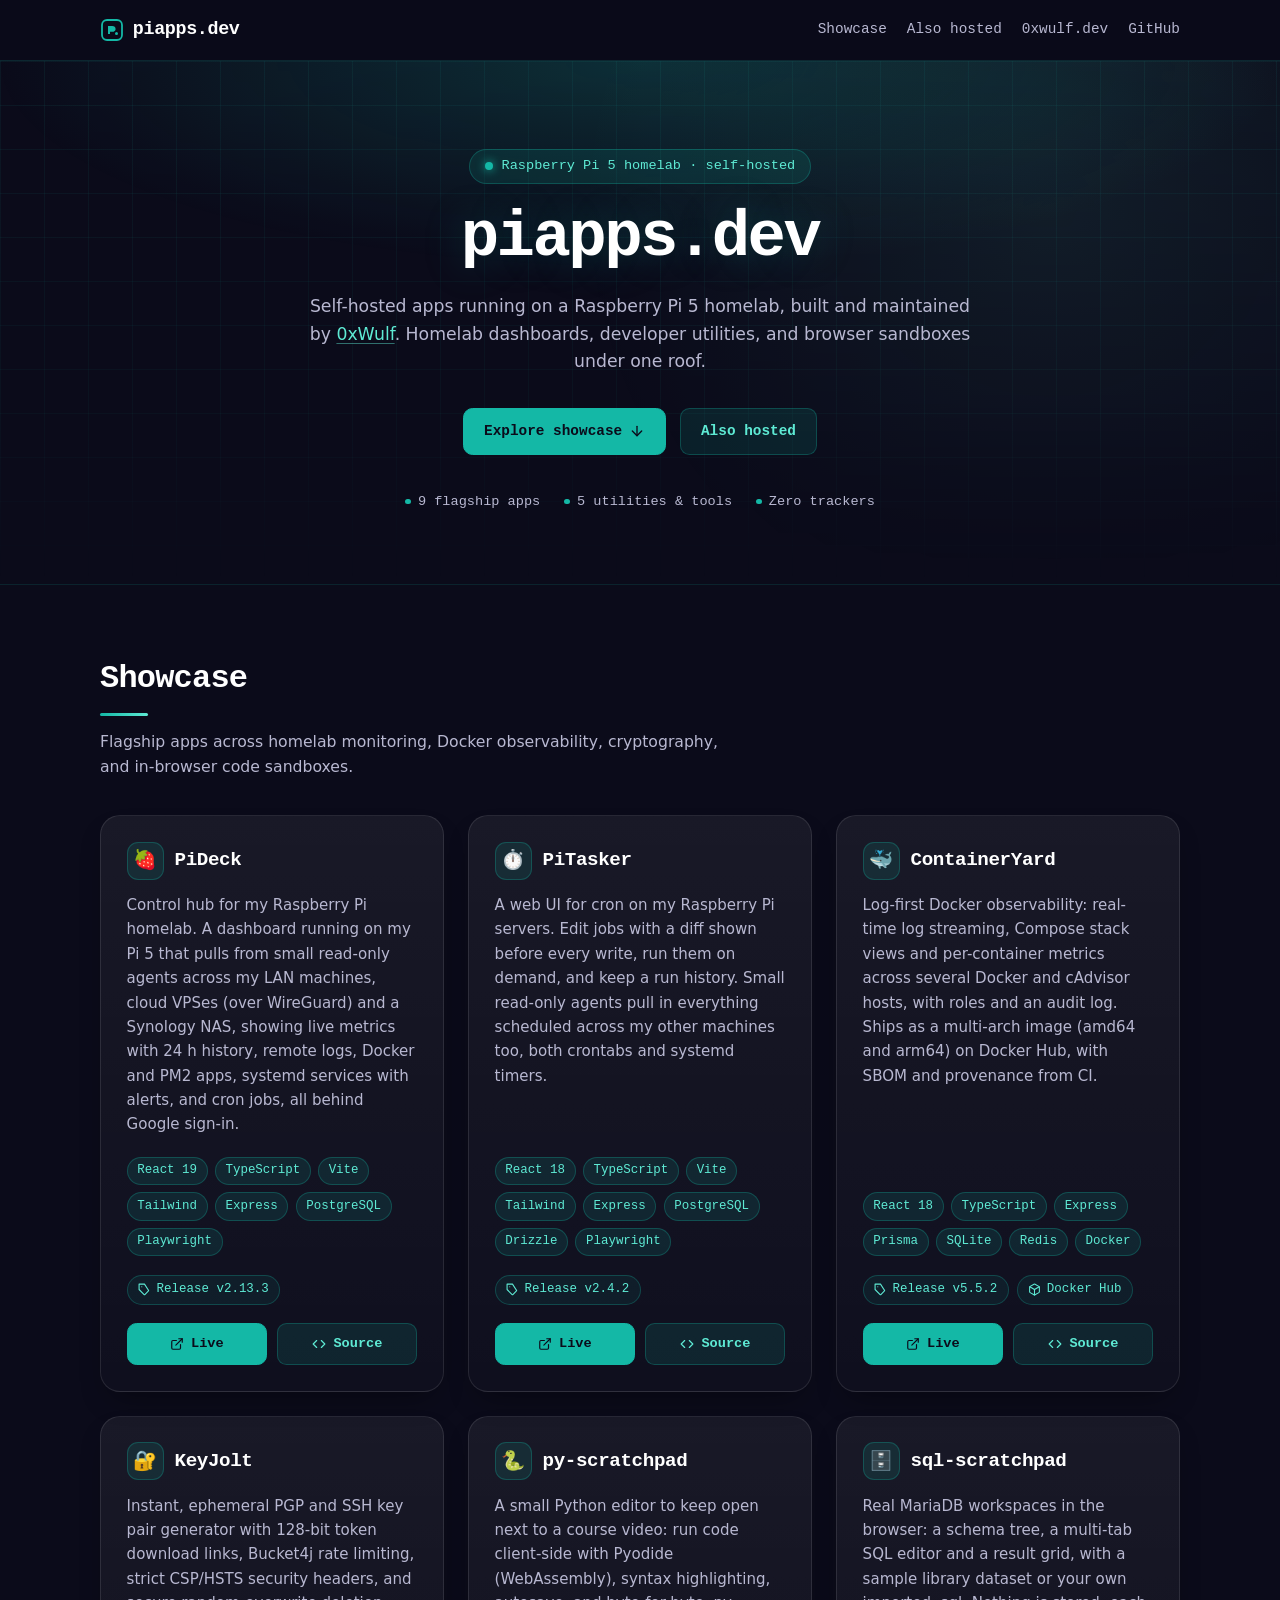
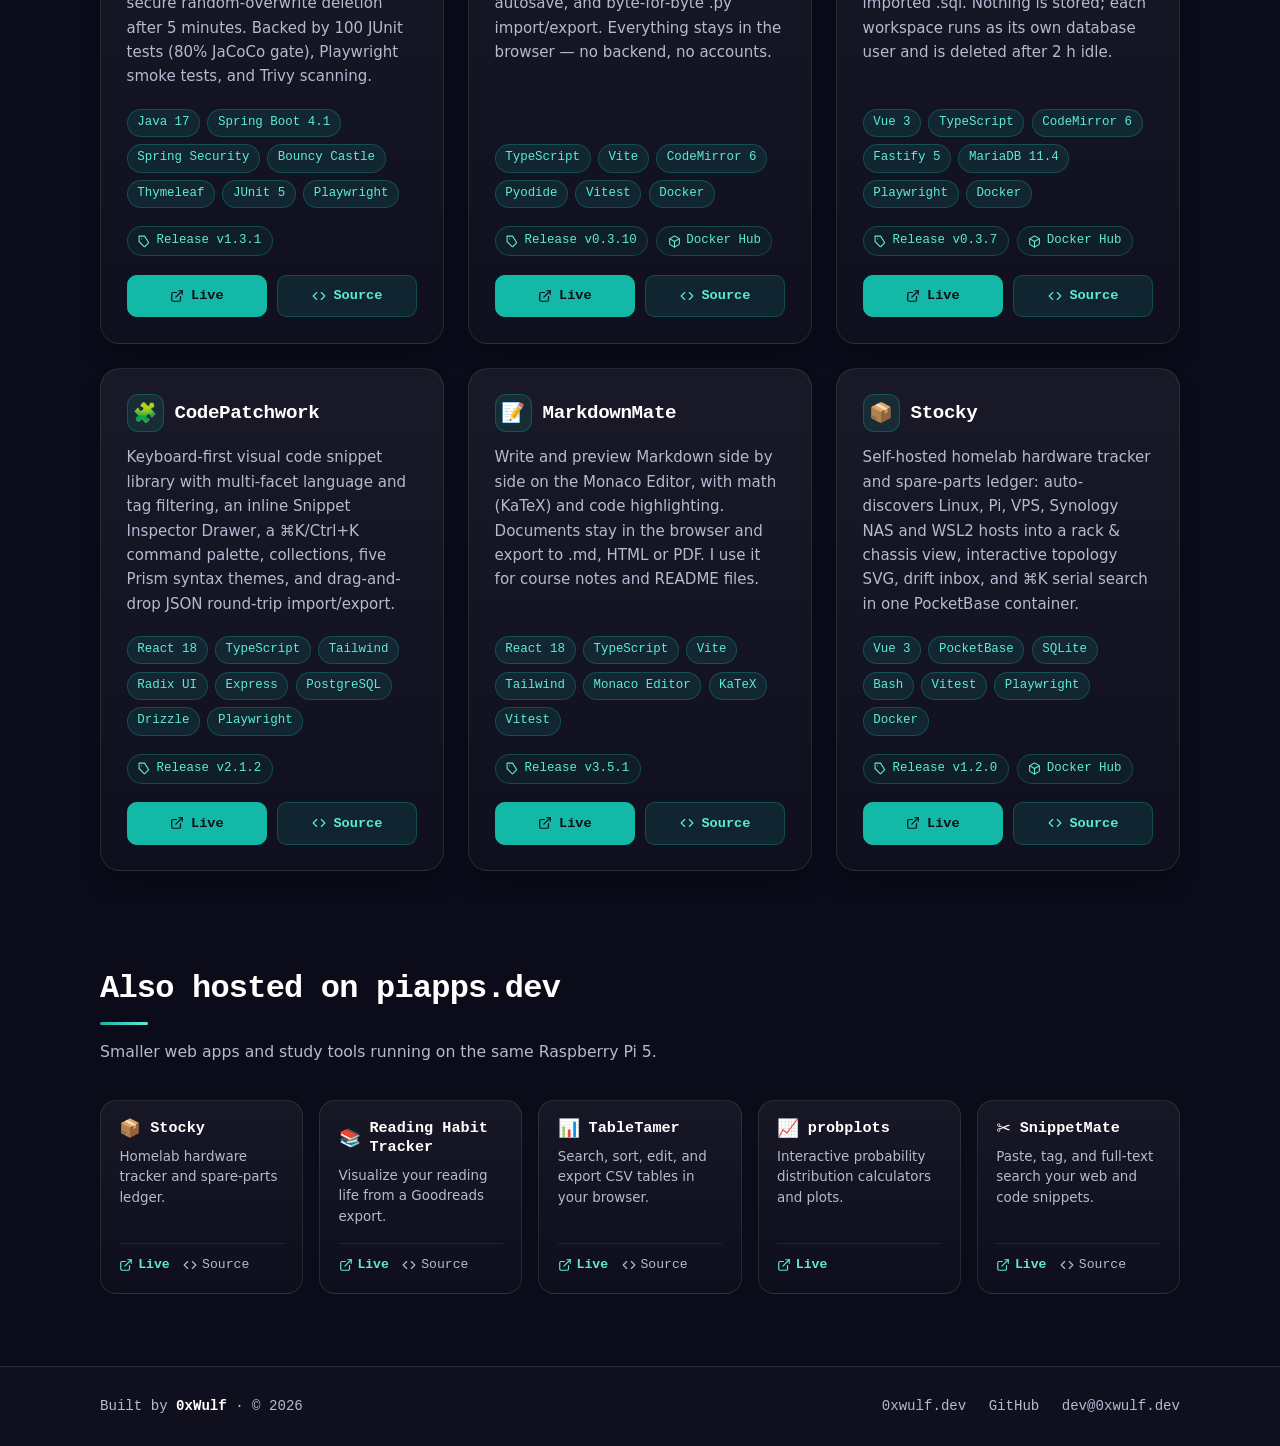
==== index.html @ 1d361fd5 "feat(site): add teal static landing page for piapps.dev Co-Authored-By: Antigravity <noreply@google." ====
<!DOCTYPE html>
<html lang="en">
<head>
  <meta charset="UTF-8">
  <meta name="viewport" content="width=device-width, initial-scale=1.0">
  <title>piapps.dev — self-hosted apps by 0xWulf</title>
  <meta name="description" content="Self-hosted web apps running on a Raspberry Pi 5 homelab by 0xWulf: PiDeck, PiTasker, ContainerYard, KeyJolt, developer sandboxes, and utilities.">
  <link rel="canonical" href="https://piapps.dev/">
  <meta property="og:title" content="piapps.dev — self-hosted apps by 0xWulf">
  <meta property="og:description" content="Self-hosted web apps running on a Raspberry Pi 5 homelab by 0xWulf: homelab dashboards, developer tools, and interactive sandboxes.">
  <meta property="og:url" content="https://piapps.dev/">
  <meta property="og:type" content="website">
  <meta name="theme-color" content="#0B0B1A">
  <link rel="icon" type="image/svg+xml" href="data:image/svg+xml,%3Csvg xmlns='http://www.w3.org/2000/svg' viewBox='0 0 64 64'%3E%3Crect width='64' height='64' rx='14' fill='%230B0B1A'/%3E%3Crect x='3' y='3' width='58' height='58' rx='11' fill='none' stroke='%2314B8A6' stroke-width='3'/%3E%3Cpath d='M20 42V22h11c5.5 0 9 3.1 9 7.8S36.5 37.5 31 37.5h-5.2V42H20zm5.8-9.3h4.9c2.2 0 3.5-1.1 3.5-2.9s-1.3-2.9-3.5-2.9h-4.9v5.8z' fill='%235EEAD4'/%3E%3Ccircle cx='45' cy='40' r='3.5' fill='%2314B8A6'/%3E%3C/svg%3E">
  <link rel="stylesheet" href="/style.css?v=1">
</head>
<body id="top">
  <a class="skip-link" href="#main-content">Skip to content</a>

  <header class="site-header">
    <div class="navbar">
      <a class="nav-brand" href="#top">
        <svg class="brand-mark" width="24" height="24" viewBox="0 0 24 24" fill="none" aria-hidden="true" focusable="false">
          <rect x="2" y="2" width="20" height="20" rx="5" stroke="currentColor" stroke-width="1.8"></rect>
          <path d="M8 16V8h4.2c2.1 0 3.4 1.1 3.4 2.9s-1.3 2.9-3.4 2.9H10V16H8z" fill="currentColor"></path>
          <circle cx="16.5" cy="15.5" r="1.5" fill="currentColor"></circle>
        </svg>
        <span>piapps.dev</span>
      </a>
      <nav class="nav-menu" aria-label="Primary">
        <a class="nav-link" href="#showcase">Showcase</a>
        <a class="nav-link" href="#also-hosted">Also hosted</a>
        <a class="nav-link" href="https://0xwulf.dev" target="_blank" rel="noopener noreferrer">0xwulf.dev</a>
        <a class="nav-link" href="https://github.com/hexawulf" target="_blank" rel="noopener noreferrer">GitHub</a>
      </nav>
    </div>
  </header>

  <main id="main-content">
    <section class="hero" aria-labelledby="hero-title">
      <div class="hero-backdrop" aria-hidden="true"></div>
      <div class="container hero-inner">
        <p class="hero-kicker">
          <span class="kicker-dot" aria-hidden="true"></span>
          <span>Raspberry Pi 5 homelab &middot; self-hosted</span>
        </p>
        <h1 id="hero-title" class="hero-title">piapps.dev</h1>
        <p class="hero-lead">
          Self-hosted apps running on a Raspberry Pi 5 homelab, built and maintained by
          <a class="inline-link" href="https://0xwulf.dev" target="_blank" rel="noopener noreferrer">0xWulf</a>.
          Homelab dashboards, developer utilities, and browser sandboxes under one roof.
        </p>
        <div class="hero-actions">
          <a class="btn btn-primary" href="#showcase">
            <span>Explore showcase</span>
            <svg width="16" height="16" viewBox="0 0 24 24" fill="none" stroke="currentColor" stroke-width="2" stroke-linecap="round" stroke-linejoin="round" aria-hidden="true" focusable="false">
              <path d="M12 5v14"></path>
              <path d="m19 12-7 7-7-7"></path>
            </svg>
          </a>
          <a class="btn btn-secondary" href="#also-hosted">Also hosted</a>
        </div>
        <ul class="hero-meta" aria-label="Platform highlights">
          <li>9 flagship apps</li>
          <li>5 utilities &amp; tools</li>
          <li>Zero trackers</li>
        </ul>
      </div>
    </section>

    <section id="showcase" class="section" aria-labelledby="showcase-heading">
      <div class="container">
        <div class="section-header">
          <h2 id="showcase-heading" class="section-heading">Showcase</h2>
          <p class="section-subtitle">
            Flagship apps across homelab monitoring, Docker observability, cryptography, and in-browser code sandboxes.
          </p>
        </div>
        <div id="showcase-grid" class="showcase-grid" aria-live="polite">
          <noscript>
            <p class="noscript-note">
              JavaScript is disabled. Browse all repositories on
              <a class="inline-link" href="https://github.com/hexawulf" target="_blank" rel="noopener noreferrer">github.com/hexawulf</a>.
            </p>
          </noscript>
        </div>
      </div>
    </section>

    <section id="also-hosted" class="section section-compact" aria-labelledby="also-hosted-heading">
      <div class="container">
        <div class="section-header">
          <h2 id="also-hosted-heading" class="section-heading">Also hosted on piapps.dev</h2>
          <p class="section-subtitle">
            Smaller web apps and study tools running on the same Raspberry Pi 5.
          </p>
        </div>
        <div id="also-hosted-grid" class="also-hosted-grid" aria-live="polite"></div>
      </div>
    </section>
  </main>

  <footer class="site-footer">
    <div class="container footer-inner">
      <p class="footer-credit">
        Built by <strong>0xWulf</strong> &middot; &copy; <span id="copyright-year">2026</span>
      </p>
      <nav class="footer-links" aria-label="Footer">
        <a href="https://0xwulf.dev" target="_blank" rel="noopener noreferrer">0xwulf.dev</a>
        <a href="https://github.com/hexawulf" target="_blank" rel="noopener noreferrer">GitHub</a>
        <a href="mailto:dev@0xwulf.dev">dev@0xwulf.dev</a>
      </nav>
    </div>
  </footer>

  <script type="module" src="/script.js?v=1"></script>
</body>
</html>
---- style.css ----
/* piapps.dev — Teal Night-Owl theme (system fonts, zero external assets) */

:root {
  --bg: #0B0B1A;
  --bg-elevated: rgba(255, 255, 255, 0.04);
  --bg-card-top: rgba(255, 255, 255, 0.06);
  --bg-card-bottom: rgba(255, 255, 255, 0.02);
  --text-primary: #FFFFFF;
  --text-secondary: #B8B8D1;
  --accent: #14B8A6;
  --accent-hover: #5EEAD4;
  --accent-active: #0D9488;
  --accent-soft: rgba(20, 184, 166, 0.12);
  --accent-border: rgba(20, 184, 166, 0.28);
  --accent-border-strong: rgba(94, 234, 212, 0.55);
  --accent-glow: rgba(20, 184, 166, 0.22);
  --border-subtle: rgba(255, 255, 255, 0.1);
  --focus-ring: #5EEAD4;
  --container-max: 1120px;
  --font-mono: ui-monospace, SFMono-Regular, "SF Mono", Menlo, Monaco, Consolas, "Liberation Mono", "Courier New", monospace;
  --font-sans: system-ui, -apple-system, BlinkMacSystemFont, "Segoe UI", Roboto, "Helvetica Neue", Arial, sans-serif;
}

*,
*::before,
*::after {
  box-sizing: border-box;
}

html {
  scroll-behavior: smooth;
  background-color: var(--bg);
}

body {
  margin: 0;
  padding: 0;
  min-height: 100vh;
  display: flex;
  flex-direction: column;
  font-family: var(--font-sans);
  color: var(--text-primary);
  background-color: var(--bg);
  line-height: 1.6;
  overflow-x: clip;
  -webkit-font-smoothing: antialiased;
}

main {
  flex: 1 0 auto;
}

.container {
  width: 100%;
  max-width: var(--container-max);
  margin: 0 auto;
  padding: 0 1.25rem;
}

/* Skip link */
.skip-link {
  position: absolute;
  left: -9999px;
  top: 0.75rem;
  z-index: 2000;
  padding: 0.65rem 1rem;
  border-radius: 0.5rem;
  background-color: var(--accent);
  color: var(--bg);
  font-family: var(--font-mono);
  font-weight: 700;
  font-size: 0.9rem;
  text-decoration: none;
}

.skip-link:focus {
  left: 0.75rem;
  outline: 3px solid var(--focus-ring);
  outline-offset: 2px;
}

/* Focus rings */
a:focus-visible,
button:focus-visible {
  outline: 2px solid var(--focus-ring);
  outline-offset: 3px;
  border-radius: 0.375rem;
}

/* Sticky Navbar */
.site-header {
  position: sticky;
  top: 0;
  z-index: 1000;
  background-color: rgba(11, 11, 26, 0.85);
  backdrop-filter: blur(12px);
  border-bottom: 1px solid rgba(20, 184, 166, 0.16);
}

.navbar {
  max-width: var(--container-max);
  margin: 0 auto;
  padding: 0.9rem 1.25rem;
  display: flex;
  flex-wrap: wrap;
  align-items: center;
  justify-content: space-between;
  gap: 0.75rem 1.25rem;
}

.nav-brand {
  display: inline-flex;
  align-items: center;
  gap: 0.55rem;
  font-family: var(--font-mono);
  font-size: 1.15rem;
  font-weight: 700;
  letter-spacing: -0.02em;
  color: var(--text-primary);
  text-decoration: none;
}

.brand-mark {
  color: var(--accent);
  flex-shrink: 0;
}

.nav-brand:hover .brand-mark {
  color: var(--accent-hover);
}

.nav-menu {
  display: flex;
  flex-wrap: wrap;
  align-items: center;
  gap: 0.35rem 1.25rem;
}

.nav-link {
  font-family: var(--font-mono);
  font-size: 0.9rem;
  color: var(--text-secondary);
  text-decoration: none;
  padding: 0.25rem 0;
  transition: color 0.2s ease;
}

.nav-link:hover {
  color: var(--accent-hover);
}

/* Hero */
.hero {
  position: relative;
  overflow: hidden;
  padding: 5.5rem 0 4.5rem;
  border-bottom: 1px solid rgba(20, 184, 166, 0.14);
}

.hero-404 {
  padding: 6.5rem 0 6rem;
  border-bottom: none;
}

.hero-backdrop {
  position: absolute;
  inset: 0;
  z-index: 0;
  pointer-events: none;
  background-image:
    radial-gradient(ellipse 70% 55% at 50% 0%, rgba(20, 184, 166, 0.22), transparent 72%),
    radial-gradient(circle at 82% 28%, rgba(94, 234, 212, 0.1), transparent 42%),
    linear-gradient(to right, rgba(20, 184, 166, 0.08) 1px, transparent 1px),
    linear-gradient(to bottom, rgba(20, 184, 166, 0.08) 1px, transparent 1px);
  background-size: 100% 100%, 100% 100%, 44px 44px, 44px 44px;
  mask-image: linear-gradient(to bottom, rgba(0, 0, 0, 0.95) 0%, rgba(0, 0, 0, 0.6) 65%, transparent 100%);
  -webkit-mask-image: linear-gradient(to bottom, rgba(0, 0, 0, 0.95) 0%, rgba(0, 0, 0, 0.6) 65%, transparent 100%);
}

.hero-inner {
  position: relative;
  z-index: 1;
  text-align: center;
  display: flex;
  flex-direction: column;
  align-items: center;
}

.hero-kicker {
  display: inline-flex;
  align-items: center;
  gap: 0.55rem;
  margin: 0 0 1.25rem;
  padding: 0.35rem 0.9rem;
  border-radius: 9999px;
  background-color: var(--accent-soft);
  border: 1px solid var(--accent-border);
  font-family: var(--font-mono);
  font-size: 0.85rem;
  color: var(--accent-hover);
}

.kicker-dot {
  width: 0.5rem;
  height: 0.5rem;
  border-radius: 9999px;
  background-color: var(--accent);
  box-shadow: 0 0 10px var(--accent);
}

.hero-title {
  margin: 0;
  font-family: var(--font-mono);
  font-size: clamp(2.35rem, 6vw, 4rem);
  font-weight: 800;
  letter-spacing: -0.04em;
  line-height: 1.08;
  color: var(--text-primary);
  text-shadow: 0 0 40px rgba(20, 184, 166, 0.25);
}

.hero-lead {
  max-width: 62ch;
  margin: 1.25rem 0 0;
  font-size: 1.08rem;
  color: var(--text-secondary);
}

.inline-link {
  color: var(--accent-hover);
  text-decoration: underline;
  text-decoration-color: rgba(94, 234, 212, 0.45);
  text-underline-offset: 3px;
  transition: color 0.2s ease, text-decoration-color 0.2s ease;
}

.inline-link:hover {
  color: var(--text-primary);
  text-decoration-color: var(--accent-hover);
}

.hero-actions {
  margin-top: 2rem;
  display: flex;
  flex-wrap: wrap;
  justify-content: center;
  gap: 0.85rem;
}

.hero-meta {
  list-style: none;
  margin: 2.25rem 0 0;
  padding: 0;
  display: flex;
  flex-wrap: wrap;
  justify-content: center;
  gap: 0.5rem 1.5rem;
  font-family: var(--font-mono);
  font-size: 0.85rem;
  color: var(--text-secondary);
}

.hero-meta li {
  display: inline-flex;
  align-items: center;
  gap: 0.45rem;
}

.hero-meta li::before {
  content: "";
  width: 0.35rem;
  height: 0.35rem;
  border-radius: 9999px;
  background-color: var(--accent);
}

/* Sections */
.section {
  padding: 4.25rem 0;
  scroll-margin-top: 4.25rem;
}

.section-compact {
  padding-top: 1.5rem;
  padding-bottom: 4.5rem;
}

.section-header {
  margin-bottom: 2.25rem;
}

.section-heading {
  margin: 0;
  font-family: var(--font-mono);
  font-size: clamp(1.5rem, 3vw, 2rem);
  font-weight: 700;
  letter-spacing: -0.025em;
  display: inline-flex;
  flex-direction: column;
  gap: 0.5rem;
}

.section-heading::after {
  content: "";
  width: 3rem;
  height: 3px;
  border-radius: 9999px;
  background: linear-gradient(to right, var(--accent), var(--accent-hover));
}

.section-subtitle {
  margin: 0.85rem 0 0;
  max-width: 64ch;
  color: var(--text-secondary);
  font-size: 0.98rem;
}

/* Buttons */
.btn {
  display: inline-flex;
  align-items: center;
  justify-content: center;
  gap: 0.45rem;
  padding: 0.68rem 1.25rem;
  border-radius: 0.6rem;
  font-family: var(--font-mono);
  font-size: 0.9rem;
  font-weight: 600;
  text-decoration: none;
  border: 1px solid transparent;
  cursor: pointer;
  transition: transform 0.2s ease, background-color 0.2s ease, border-color 0.2s ease, box-shadow 0.2s ease, color 0.2s ease;
}

.btn-primary {
  background-color: var(--accent);
  color: var(--bg);
  border-color: var(--accent);
}

.btn-primary:hover {
  background-color: var(--accent-hover);
  border-color: var(--accent-hover);
  transform: translateY(-2px);
  box-shadow: 0 10px 24px -6px var(--accent-glow);
}

.btn-primary:active {
  background-color: var(--accent-active);
  border-color: var(--accent-active);
  transform: translateY(0);
}

.btn-secondary {
  background-color: var(--accent-soft);
  color: var(--accent-hover);
  border-color: var(--accent-border);
}

.btn-secondary:hover {
  background-color: rgba(20, 184, 166, 0.2);
  border-color: var(--accent-hover);
  color: var(--text-primary);
  transform: translateY(-2px);
}

.btn-secondary:active {
  background-color: rgba(13, 148, 136, 0.28);
  transform: translateY(0);
}

/* Showcase Grid */
.showcase-grid {
  display: grid;
  grid-template-columns: repeat(auto-fill, minmax(min(100%, 320px), 1fr));
  gap: 1.5rem;
}

.card {
  display: flex;
  flex-direction: column;
  height: 100%;
  padding: 1.6rem;
  border-radius: 1.25rem;
  background: linear-gradient(180deg, var(--bg-card-top) 0%, var(--bg-card-bottom) 100%);
  border: 1px solid var(--border-subtle);
  box-shadow: 0 14px 30px -12px rgba(0, 0, 0, 0.45);
  transition: transform 0.25s ease, border-color 0.25s ease, box-shadow 0.25s ease;
}

.card:hover {
  transform: translateY(-4px);
  border-color: var(--accent-border-strong);
  box-shadow: 0 22px 42px -14px rgba(0, 0, 0, 0.6), 0 0 24px var(--accent-glow);
}

.card-top {
  display: flex;
  align-items: flex-start;
  justify-content: space-between;
  gap: 0.75rem;
  margin-bottom: 0.85rem;
}

.card-title-wrap {
  display: flex;
  align-items: center;
  gap: 0.65rem;
  min-width: 0;
}

.card-icon {
  display: inline-flex;
  align-items: center;
  justify-content: center;
  width: 2.35rem;
  height: 2.35rem;
  border-radius: 0.7rem;
  background-color: var(--accent-soft);
  border: 1px solid var(--accent-border);
  font-size: 1.2rem;
  flex-shrink: 0;
}

.card-title {
  margin: 0;
  font-family: var(--font-mono);
  font-size: 1.2rem;
  font-weight: 700;
  letter-spacing: -0.02em;
  color: var(--text-primary);
  overflow-wrap: anywhere;
}

.card-description {
  margin: 0 0 1.25rem;
  color: var(--text-secondary);
  font-size: 0.94rem;
  line-height: 1.62;
  flex-grow: 1;
}

.tech-list {
  list-style: none;
  margin: 0 0 1.15rem;
  padding: 0;
  display: flex;
  flex-wrap: wrap;
  gap: 0.45rem;
}

.chip {
  padding: 0.2rem 0.6rem;
  border-radius: 9999px;
  font-family: var(--font-mono);
  font-size: 0.78rem;
  background-color: var(--accent-soft);
  color: var(--accent-hover);
  border: 1px solid var(--accent-border);
  white-space: nowrap;
}

.card-meta {
  display: flex;
  flex-wrap: wrap;
  gap: 0.5rem;
  margin-bottom: 1.15rem;
}

.meta-pill {
  display: inline-flex;
  align-items: center;
  gap: 0.35rem;
  padding: 0.25rem 0.65rem;
  border-radius: 9999px;
  font-family: var(--font-mono);
  font-size: 0.78rem;
  color: var(--accent-hover);
  background-color: rgba(20, 184, 166, 0.08);
  border: 1px solid var(--accent-border);
  text-decoration: none;
  transition: background-color 0.2s ease, border-color 0.2s ease, color 0.2s ease;
}

.meta-pill:hover {
  background-color: rgba(20, 184, 166, 0.22);
  border-color: var(--accent-hover);
  color: var(--text-primary);
}

.card-actions {
  display: flex;
  flex-wrap: wrap;
  gap: 0.65rem;
  margin-top: auto;
}

.card-actions .btn {
  flex: 1 1 7.5rem;
  padding: 0.58rem 0.9rem;
  font-size: 0.85rem;
}

/* Also Hosted Compact Row */
.also-hosted-grid {
  display: grid;
  grid-template-columns: repeat(5, minmax(0, 1fr));
  gap: 1rem;
}

.mini-card {
  display: flex;
  flex-direction: column;
  height: 100%;
  padding: 1.15rem;
  border-radius: 1rem;
  background: linear-gradient(180deg, rgba(255, 255, 255, 0.05) 0%, rgba(255, 255, 255, 0.015) 100%);
  border: 1px solid var(--border-subtle);
  transition: transform 0.22s ease, border-color 0.22s ease, box-shadow 0.22s ease;
}

.mini-card:hover {
  transform: translateY(-3px);
  border-color: var(--accent-border-strong);
  box-shadow: 0 14px 28px -12px rgba(0, 0, 0, 0.55), 0 0 18px var(--accent-glow);
}

.mini-card-head {
  display: flex;
  align-items: center;
  gap: 0.55rem;
  margin-bottom: 0.55rem;
}

.mini-icon {
  font-size: 1.1rem;
  line-height: 1;
  flex-shrink: 0;
}

.mini-title {
  margin: 0;
  font-family: var(--font-mono);
  font-size: 0.95rem;
  font-weight: 700;
  color: var(--text-primary);
  line-height: 1.25;
}

.mini-desc {
  margin: 0 0 1rem;
  font-size: 0.84rem;
  color: var(--text-secondary);
  line-height: 1.5;
  flex-grow: 1;
}

.mini-links {
  display: flex;
  flex-wrap: wrap;
  gap: 0.5rem 0.85rem;
  margin-top: auto;
  padding-top: 0.65rem;
  border-top: 1px solid rgba(255, 255, 255, 0.08);
  font-family: var(--font-mono);
  font-size: 0.82rem;
}

.mini-link {
  display: inline-flex;
  align-items: center;
  gap: 0.3rem;
  color: var(--accent-hover);
  text-decoration: none;
  font-weight: 600;
  transition: color 0.2s ease;
}

.mini-link:hover {
  color: var(--text-primary);
  text-decoration: underline;
  text-underline-offset: 3px;
}

.mini-link-muted {
  color: var(--text-secondary);
  font-weight: 500;
}

.mini-link-muted:hover {
  color: var(--accent-hover);
}

.noscript-note {
  grid-column: 1 / -1;
  padding: 1.25rem;
  border-radius: 0.75rem;
  border: 1px solid var(--accent-border);
  background-color: var(--accent-soft);
  color: var(--text-secondary);
}

/* Footer */
.site-footer {
  margin-top: auto;
  border-top: 1px solid var(--border-subtle);
  background-color: rgba(255, 255, 255, 0.015);
}

.footer-inner {
  padding-top: 1.75rem;
  padding-bottom: 1.75rem;
  display: flex;
  flex-wrap: wrap;
  align-items: center;
  justify-content: space-between;
  gap: 1rem;
}

.footer-credit {
  margin: 0;
  font-family: var(--font-mono);
  font-size: 0.88rem;
  color: var(--text-secondary);
}

.footer-credit strong {
  color: var(--text-primary);
}

.footer-links {
  display: flex;
  flex-wrap: wrap;
  gap: 0.5rem 1.4rem;
}

.footer-links a {
  font-family: var(--font-mono);
  font-size: 0.88rem;
  color: var(--text-secondary);
  text-decoration: none;
  transition: color 0.2s ease;
}

.footer-links a:hover {
  color: var(--accent-hover);
}

/* Responsive */
@media (max-width: 1080px) {
  .also-hosted-grid {
    grid-template-columns: repeat(3, minmax(0, 1fr));
  }
}

@media (max-width: 720px) {
  .hero {
    padding: 4rem 0 3.25rem;
  }

  .section {
    padding: 3.25rem 0;
  }

  .also-hosted-grid {
    grid-template-columns: repeat(2, minmax(0, 1fr));
  }

  .footer-inner {
    flex-direction: column;
    align-items: flex-start;
  }
}

@media (max-width: 480px) {
  .container,
  .navbar {
    padding-left: 1rem;
    padding-right: 1rem;
  }

  .nav-menu {
    gap: 0.35rem 0.9rem;
  }

  .nav-link {
    font-size: 0.84rem;
  }

  .card {
    padding: 1.25rem;
  }

  .also-hosted-grid {
    grid-template-columns: 1fr;
  }

  .hero-actions {
    width: 100%;
  }

  .hero-actions .btn {
    flex: 1 1 auto;
  }
}

/* Reduced motion */
@media (prefers-reduced-motion: reduce) {
  html {
    scroll-behavior: auto;
  }

  *,
  *::before,
  *::after {
    animation-duration: 0.01ms !important;
    animation-iteration-count: 1 !important;
    transition-duration: 0.01ms !important;
  }

  .card:hover,
  .mini-card:hover,
  .btn-primary:hover,
  .btn-secondary:hover {
    transform: none;
  }
}
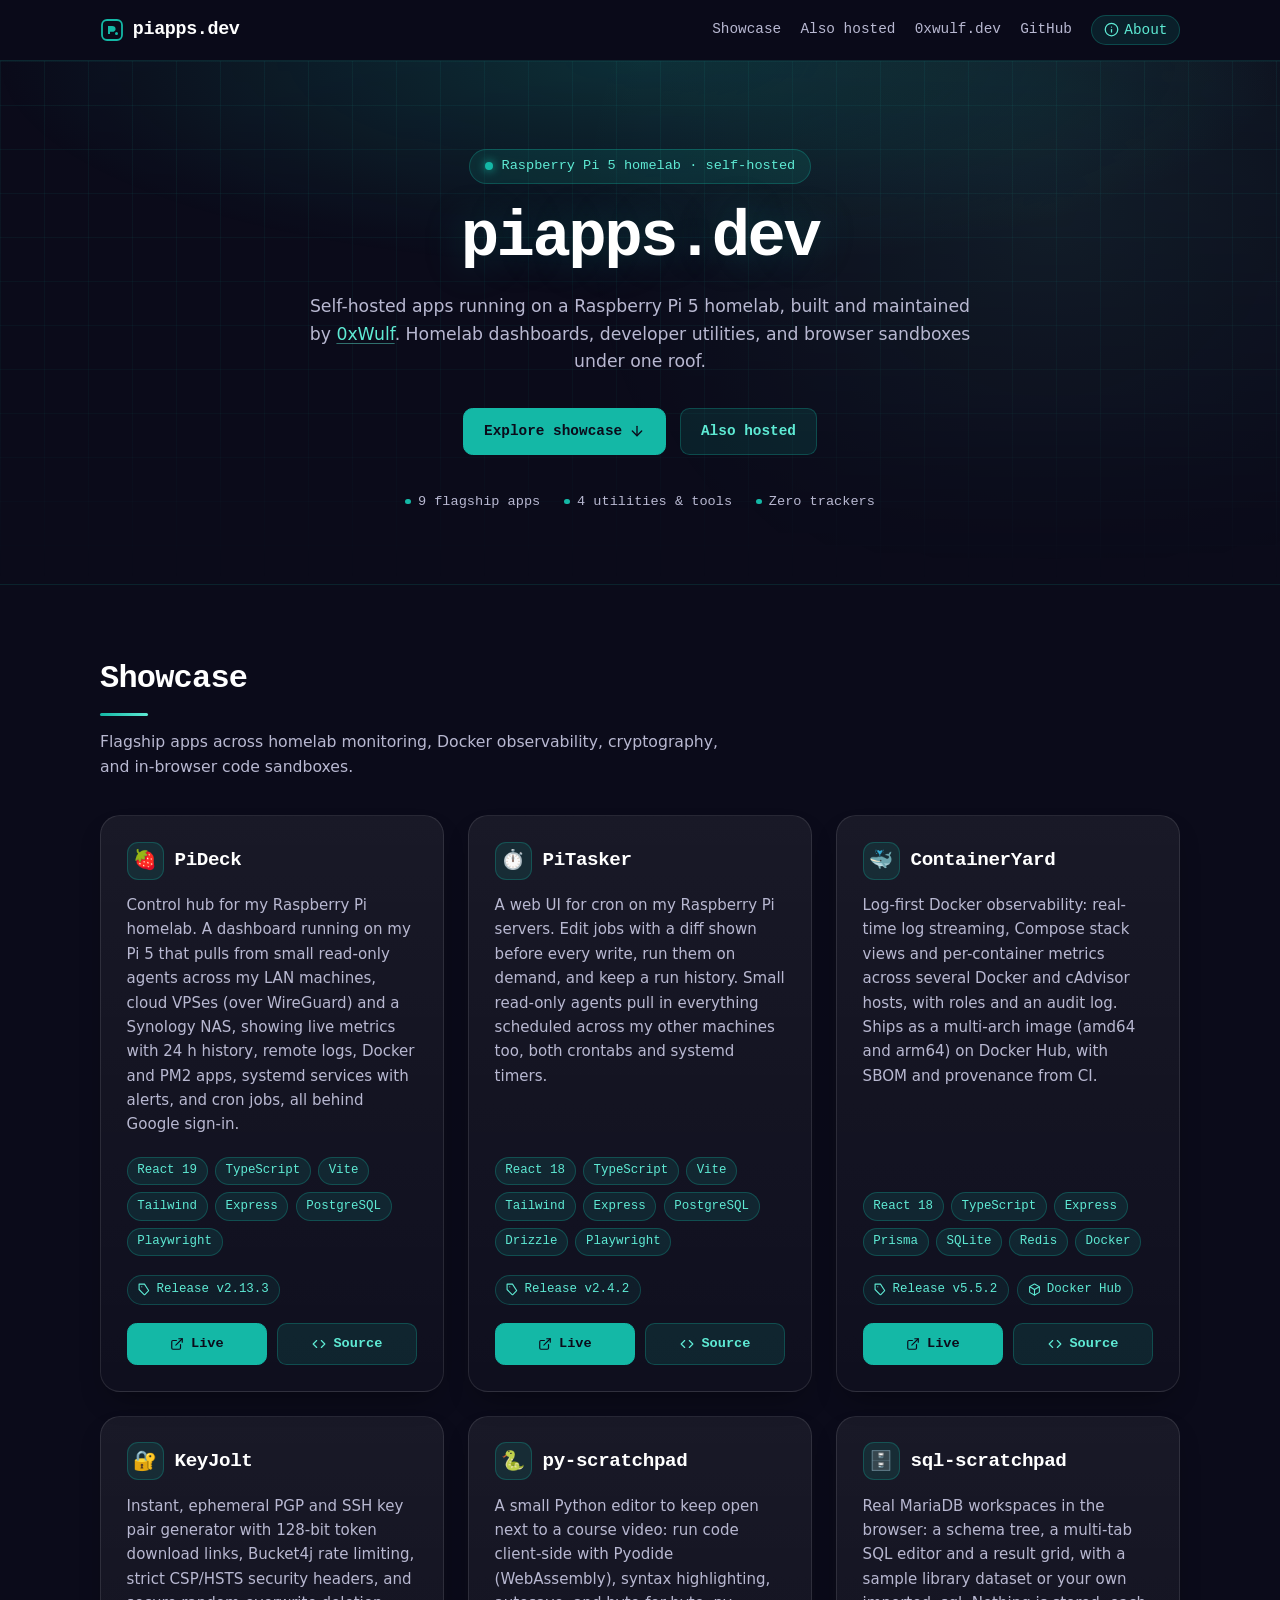
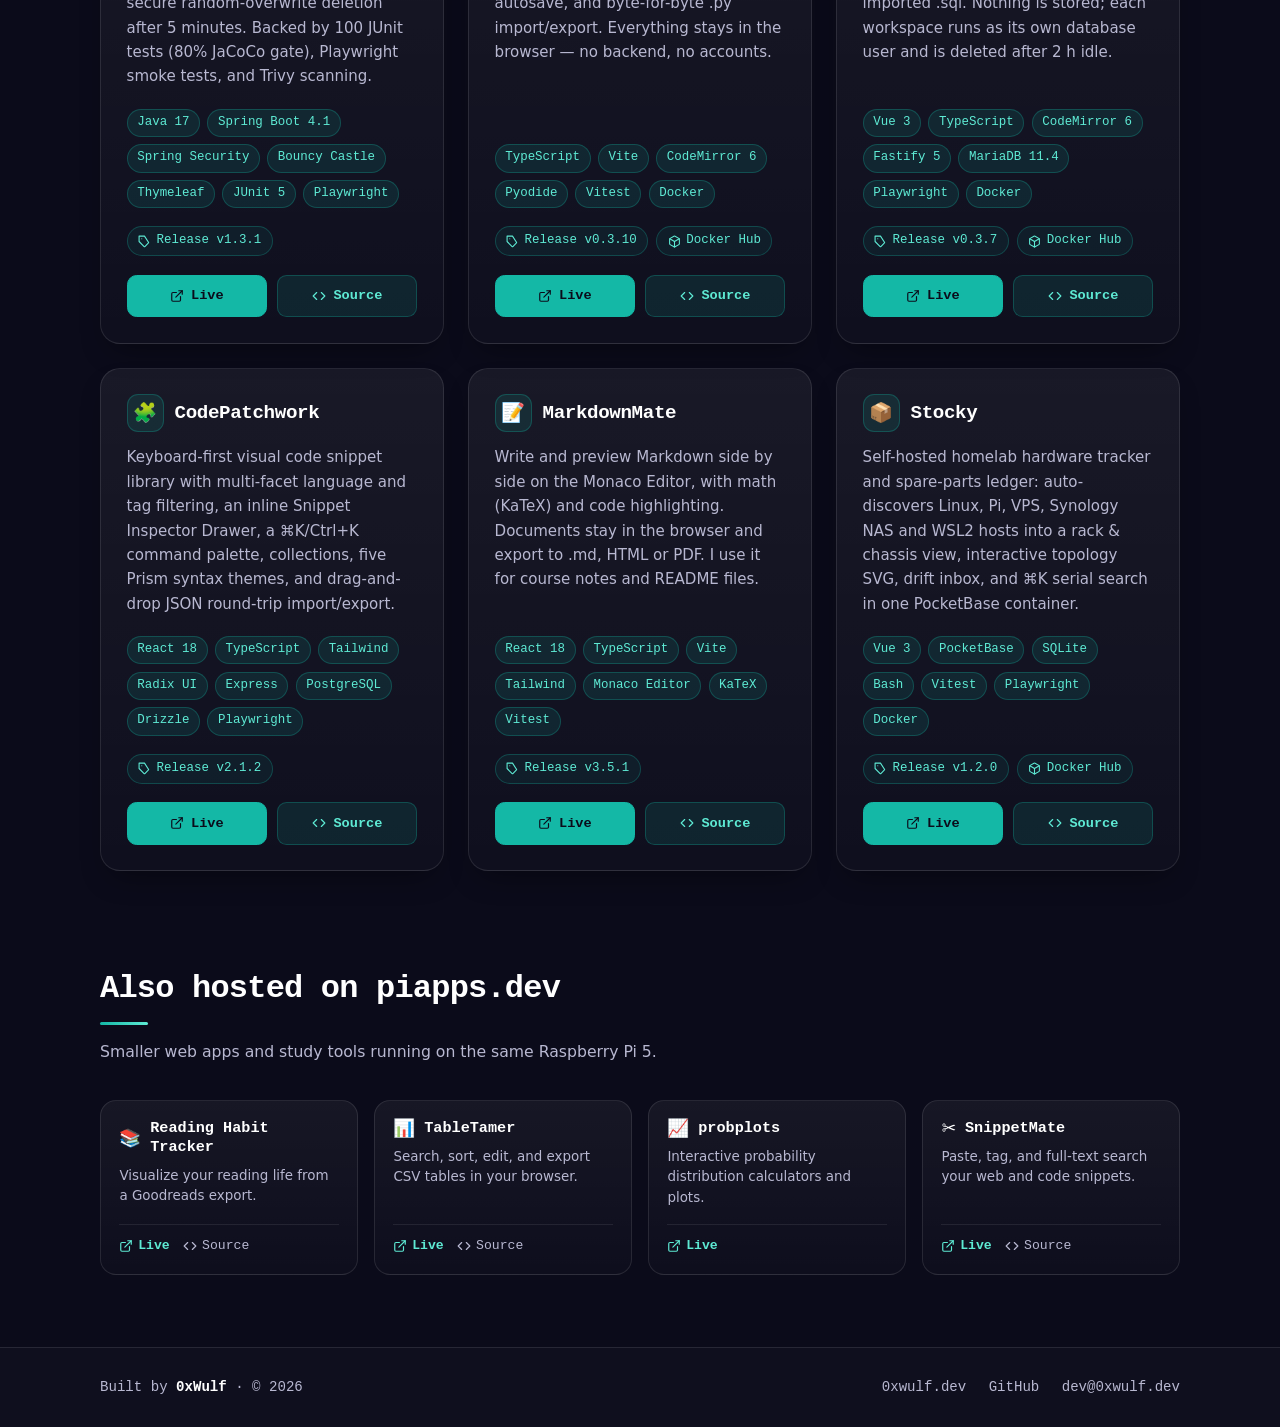
==== commit 849ab77f: "feat(site): add About modal, remove duplicate Stocky card, bump cache v2 Co-Authored-By: Antigravity" ====
--- a/index.html
+++ b/index.html
@@ -12,7 +12,7 @@
   <meta property="og:type" content="website">
   <meta name="theme-color" content="#0B0B1A">
   <link rel="icon" type="image/svg+xml" href="data:image/svg+xml,%3Csvg xmlns='http://www.w3.org/2000/svg' viewBox='0 0 64 64'%3E%3Crect width='64' height='64' rx='14' fill='%230B0B1A'/%3E%3Crect x='3' y='3' width='58' height='58' rx='11' fill='none' stroke='%2314B8A6' stroke-width='3'/%3E%3Cpath d='M20 42V22h11c5.5 0 9 3.1 9 7.8S36.5 37.5 31 37.5h-5.2V42H20zm5.8-9.3h4.9c2.2 0 3.5-1.1 3.5-2.9s-1.3-2.9-3.5-2.9h-4.9v5.8z' fill='%235EEAD4'/%3E%3Ccircle cx='45' cy='40' r='3.5' fill='%2314B8A6'/%3E%3C/svg%3E">
-  <link rel="stylesheet" href="/style.css?v=1">
+  <link rel="stylesheet" href="/style.css?v=2">
 </head>
 <body id="top">
   <a class="skip-link" href="#main-content">Skip to content</a>
@@ -32,6 +32,14 @@
         <a class="nav-link" href="#also-hosted">Also hosted</a>
         <a class="nav-link" href="https://0xwulf.dev" target="_blank" rel="noopener noreferrer">0xwulf.dev</a>
         <a class="nav-link" href="https://github.com/hexawulf" target="_blank" rel="noopener noreferrer">GitHub</a>
+        <button type="button" id="about-open" class="nav-link nav-about-btn" aria-label="About piapps.dev">
+          <svg width="15" height="15" viewBox="0 0 24 24" fill="none" stroke="currentColor" stroke-width="2" stroke-linecap="round" stroke-linejoin="round" aria-hidden="true" focusable="false">
+            <circle cx="12" cy="12" r="10"></circle>
+            <path d="M12 16v-4"></path>
+            <path d="M12 8h.01"></path>
+          </svg>
+          <span>About</span>
+        </button>
       </nav>
     </div>
   </header>
@@ -62,7 +70,7 @@
         </div>
         <ul class="hero-meta" aria-label="Platform highlights">
           <li>9 flagship apps</li>
-          <li>5 utilities &amp; tools</li>
+          <li>4 utilities &amp; tools</li>
           <li>Zero trackers</li>
         </ul>
       </div>
@@ -113,6 +121,50 @@
     </div>
   </footer>
 
-  <script type="module" src="/script.js?v=1"></script>
+  <dialog id="about-dialog" class="about-dialog" aria-labelledby="about-title">
+    <div class="about-surface">
+      <div class="about-header">
+        <h2 id="about-title" class="about-heading">About piapps.dev</h2>
+        <button type="button" id="about-close" class="about-close" aria-label="Close">
+          <svg width="18" height="18" viewBox="0 0 24 24" fill="none" stroke="currentColor" stroke-width="2" stroke-linecap="round" stroke-linejoin="round" aria-hidden="true" focusable="false">
+            <path d="M18 6 6 18"></path>
+            <path d="m6 6 12 12"></path>
+          </svg>
+        </button>
+      </div>
+      <div class="about-body">
+        <p class="about-intro">
+          The landing page for self-hosted apps running on a Raspberry Pi 5 homelab. Built as a fast, lightweight index to showcase homelab dashboards, developer utilities, and browser sandboxes.
+        </p>
+        <dl class="about-list">
+          <div class="about-row">
+            <dt>Tech Stack</dt>
+            <dd>HTML, CSS and vanilla JavaScript (no framework, no build); served by nginx on a Raspberry Pi 5; Cloudflare in front; strict Content-Security-Policy.</dd>
+          </div>
+          <div class="about-row">
+            <dt>Developer</dt>
+            <dd>Erling Wulf Weinreich (0xWulf) &middot; <a class="inline-link" href="mailto:dev@0xwulf.dev">dev@0xwulf.dev</a></dd>
+          </div>
+          <div class="about-row">
+            <dt>Website</dt>
+            <dd><a class="inline-link" href="https://0xwulf.dev" target="_blank" rel="noopener noreferrer">https://0xwulf.dev</a></dd>
+          </div>
+          <div class="about-row">
+            <dt>GitHub Repo</dt>
+            <dd><a class="inline-link" href="https://github.com/hexawulf/piapps.dev" target="_blank" rel="noopener noreferrer">https://github.com/hexawulf/piapps.dev</a></dd>
+          </div>
+          <div class="about-row">
+            <dt>Version</dt>
+            <dd>
+              <a id="about-version-link" class="inline-link" href="https://github.com/hexawulf/piapps.dev/releases/tag/v1.1.0" target="_blank" rel="noopener noreferrer">v1.1.0</a>
+              &middot; Release Date: <span id="about-release-date">November 2026</span>
+            </dd>
+          </div>
+        </dl>
+      </div>
+    </div>
+  </dialog>
+
+  <script type="module" src="/script.js?v=2"></script>
 </body>
 </html>
--- a/style.css
+++ b/style.css
@@ -46,6 +46,11 @@
   -webkit-font-smoothing: antialiased;
 }
 
+body.modal-open,
+body:has(dialog.about-dialog[open]) {
+  overflow: hidden;
+}
+
 main {
   flex: 1 0 auto;
 }
@@ -133,7 +138,7 @@
   display: flex;
   flex-wrap: wrap;
   align-items: center;
-  gap: 0.35rem 1.25rem;
+  gap: 0.35rem 1.2rem;
 }
 
 .nav-link {
@@ -147,6 +152,26 @@
 
 .nav-link:hover {
   color: var(--accent-hover);
+}
+
+.nav-about-btn {
+  display: inline-flex;
+  align-items: center;
+  gap: 0.35rem;
+  background-color: var(--accent-soft);
+  border: 1px solid var(--accent-border);
+  border-radius: 9999px;
+  padding: 0.28rem 0.72rem;
+  color: var(--accent-hover);
+  cursor: pointer;
+  line-height: 1.3;
+  transition: background-color 0.2s ease, border-color 0.2s ease, color 0.2s ease;
+}
+
+.nav-about-btn:hover {
+  background-color: rgba(20, 184, 166, 0.22);
+  border-color: var(--accent-hover);
+  color: var(--text-primary);
 }
 
 /* Hero */
@@ -501,10 +526,10 @@
   font-size: 0.85rem;
 }
 
-/* Also Hosted Compact Row */
+/* Also Hosted Compact Row (4 cards) */
 .also-hosted-grid {
   display: grid;
-  grid-template-columns: repeat(5, minmax(0, 1fr));
+  grid-template-columns: repeat(4, minmax(0, 1fr));
   gap: 1rem;
 }
 
@@ -600,6 +625,129 @@
   color: var(--text-secondary);
 }
 
+/* About Dialog */
+.about-dialog {
+  padding: 0;
+  width: min(calc(100vw - 2rem), 34rem);
+  max-width: 100%;
+  max-height: calc(100dvh - 2rem);
+  border-radius: 1.25rem;
+  border: 1px solid var(--accent-border-strong);
+  background-color: var(--bg);
+  color: var(--text-primary);
+  box-shadow: 0 28px 60px -12px rgba(0, 0, 0, 0.75), 0 0 30px var(--accent-glow);
+  overflow: hidden;
+}
+
+.about-dialog::backdrop {
+  background-color: rgba(6, 7, 18, 0.78);
+  backdrop-filter: blur(6px);
+}
+
+.about-dialog[open] {
+  animation: dialog-in 0.18s ease-out;
+}
+
+@keyframes dialog-in {
+  from {
+    opacity: 0;
+    transform: translateY(8px) scale(0.98);
+  }
+
+  to {
+    opacity: 1;
+    transform: translateY(0) scale(1);
+  }
+}
+
+.about-surface {
+  display: flex;
+  flex-direction: column;
+  max-height: calc(100dvh - 2rem);
+  overflow-y: auto;
+  background: linear-gradient(180deg, rgba(20, 184, 166, 0.09) 0%, rgba(255, 255, 255, 0.02) 38%, transparent 100%);
+}
+
+.about-header {
+  display: flex;
+  align-items: center;
+  justify-content: space-between;
+  gap: 1rem;
+  padding: 1.15rem 1.4rem;
+  border-bottom: 1px solid rgba(20, 184, 166, 0.2);
+}
+
+.about-heading {
+  margin: 0;
+  font-family: var(--font-mono);
+  font-size: 1.15rem;
+  font-weight: 700;
+  letter-spacing: -0.02em;
+  color: var(--text-primary);
+}
+
+.about-close {
+  display: inline-flex;
+  align-items: center;
+  justify-content: center;
+  width: 2.1rem;
+  height: 2.1rem;
+  padding: 0;
+  border-radius: 0.6rem;
+  background-color: rgba(255, 255, 255, 0.04);
+  border: 1px solid var(--border-subtle);
+  color: var(--text-secondary);
+  cursor: pointer;
+  flex-shrink: 0;
+  transition: background-color 0.2s ease, border-color 0.2s ease, color 0.2s ease;
+}
+
+.about-close:hover {
+  background-color: var(--accent-soft);
+  border-color: var(--accent-hover);
+  color: var(--text-primary);
+}
+
+.about-body {
+  padding: 1.35rem 1.4rem 1.5rem;
+}
+
+.about-intro {
+  margin: 0 0 1.25rem;
+  font-size: 0.94rem;
+  color: var(--text-secondary);
+  line-height: 1.6;
+}
+
+.about-list {
+  margin: 0;
+  display: flex;
+  flex-direction: column;
+  gap: 0.9rem;
+}
+
+.about-row {
+  display: grid;
+  grid-template-columns: 7.5rem minmax(0, 1fr);
+  gap: 0.35rem 1rem;
+  padding-top: 0.85rem;
+  border-top: 1px solid rgba(255, 255, 255, 0.08);
+  font-size: 0.9rem;
+}
+
+.about-row dt {
+  font-family: var(--font-mono);
+  font-size: 0.82rem;
+  font-weight: 600;
+  color: var(--accent-hover);
+}
+
+.about-row dd {
+  margin: 0;
+  color: var(--text-secondary);
+  overflow-wrap: anywhere;
+}
+
 /* Footer */
 .site-footer {
   margin-top: auto;
@@ -647,9 +795,9 @@
 }
 
 /* Responsive */
-@media (max-width: 1080px) {
+@media (max-width: 960px) {
   .also-hosted-grid {
-    grid-template-columns: repeat(3, minmax(0, 1fr));
+    grid-template-columns: repeat(2, minmax(0, 1fr));
   }
 }
 
@@ -662,13 +810,22 @@
     padding: 3.25rem 0;
   }
 
-  .also-hosted-grid {
-    grid-template-columns: repeat(2, minmax(0, 1fr));
-  }
-
   .footer-inner {
     flex-direction: column;
     align-items: flex-start;
+  }
+}
+
+@media (max-width: 520px) {
+  .about-row {
+    grid-template-columns: 1fr;
+    gap: 0.25rem;
+  }
+
+  .about-header,
+  .about-body {
+    padding-left: 1.1rem;
+    padding-right: 1.1rem;
   }
 }
 
@@ -680,11 +837,15 @@
   }
 
   .nav-menu {
-    gap: 0.35rem 0.9rem;
+    gap: 0.4rem 0.75rem;
   }
 
   .nav-link {
-    font-size: 0.84rem;
+    font-size: 0.82rem;
+  }
+
+  .nav-about-btn {
+    padding: 0.24rem 0.6rem;
   }
 
   .card {
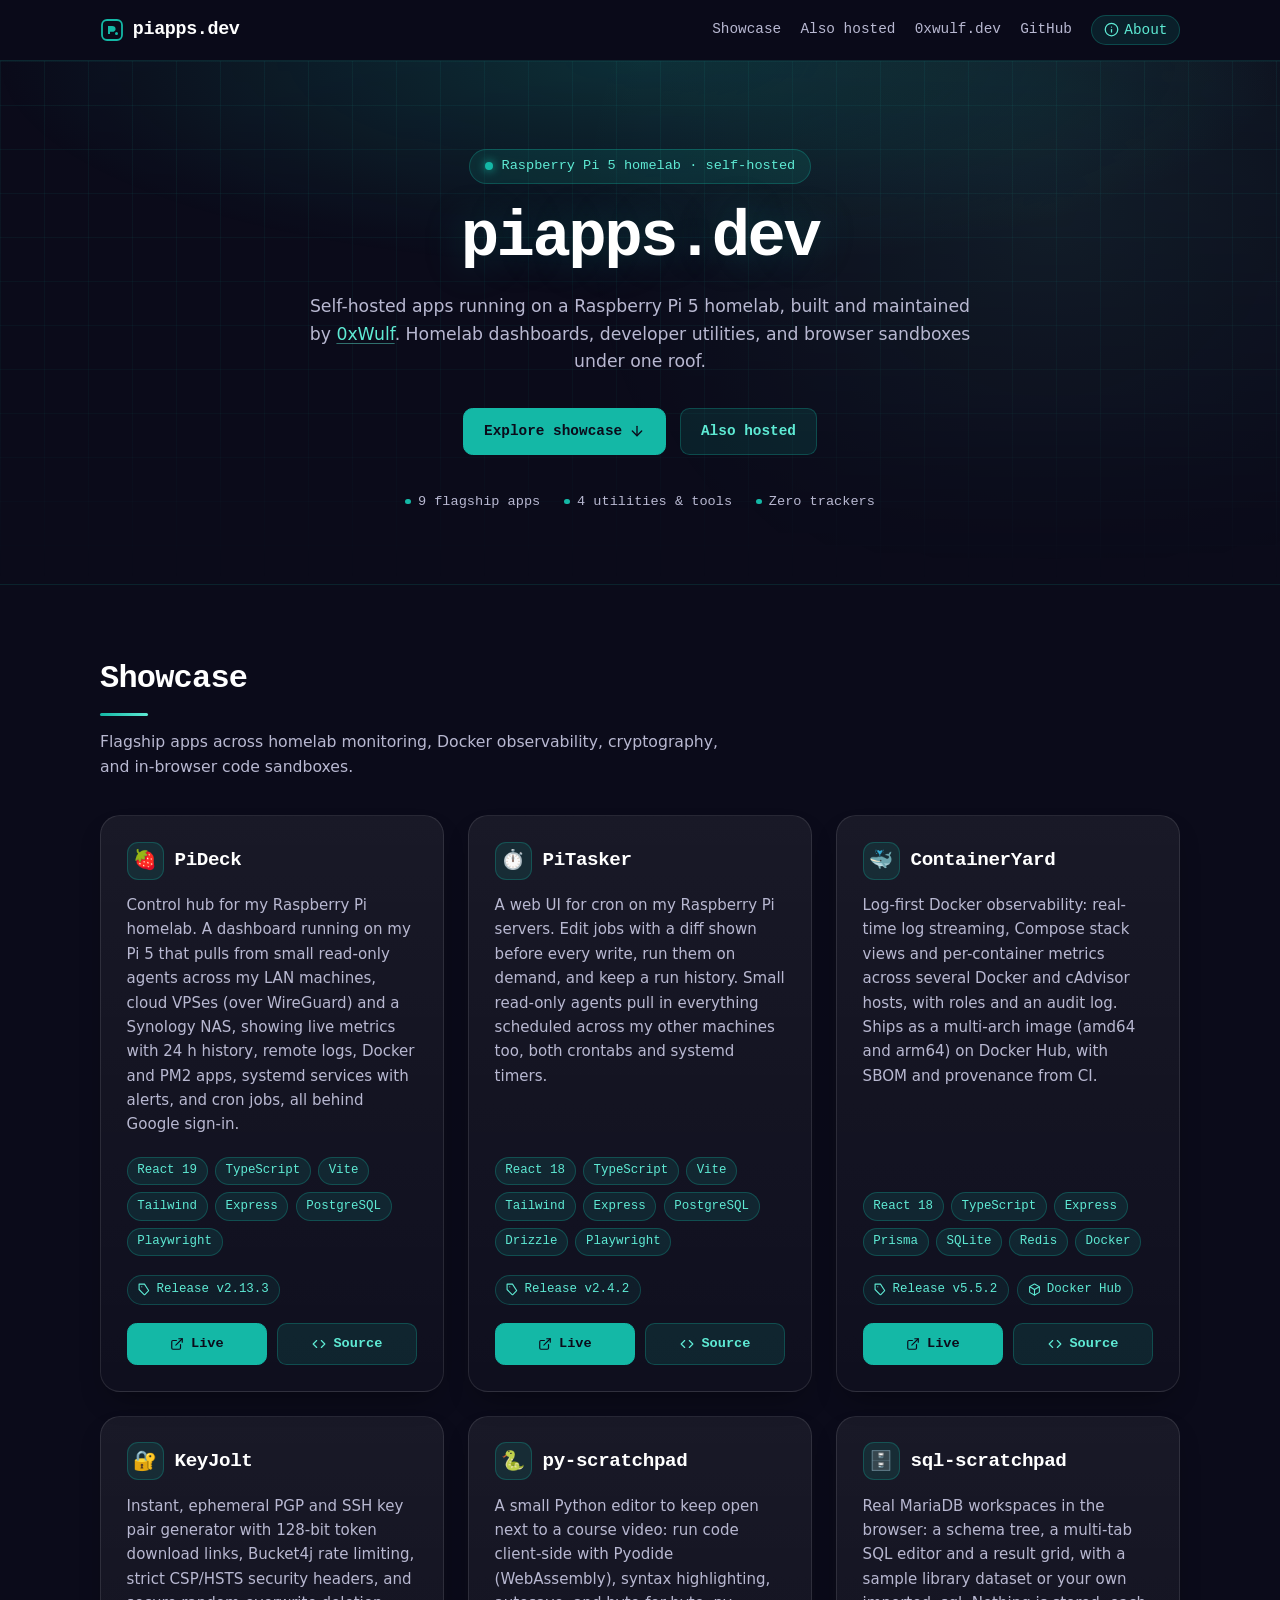
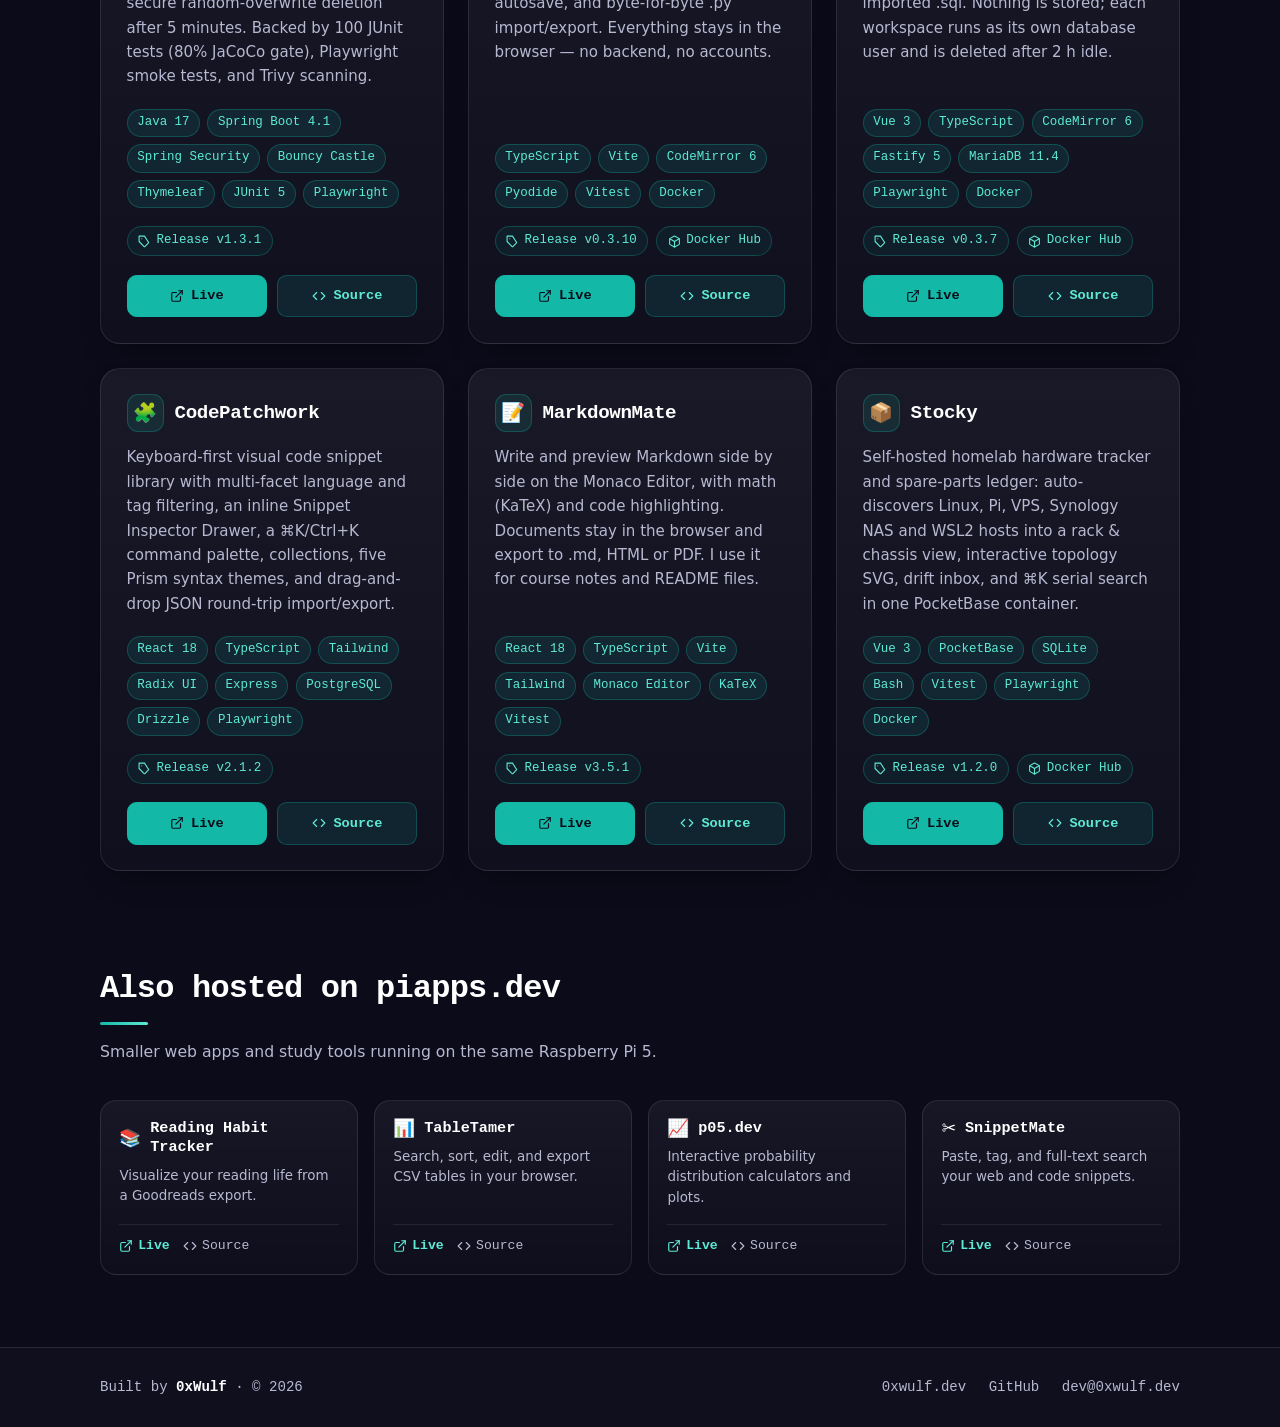
==== commit 6d7f34ea: "feat(site): update probplots card to p05.dev and bump script cache v3" ====
--- a/index.html
+++ b/index.html
@@ -165,6 +165,6 @@
     </div>
   </dialog>
 
-  <script type="module" src="/script.js?v=2"></script>
+  <script type="module" src="/script.js?v=3"></script>
 </body>
 </html>
